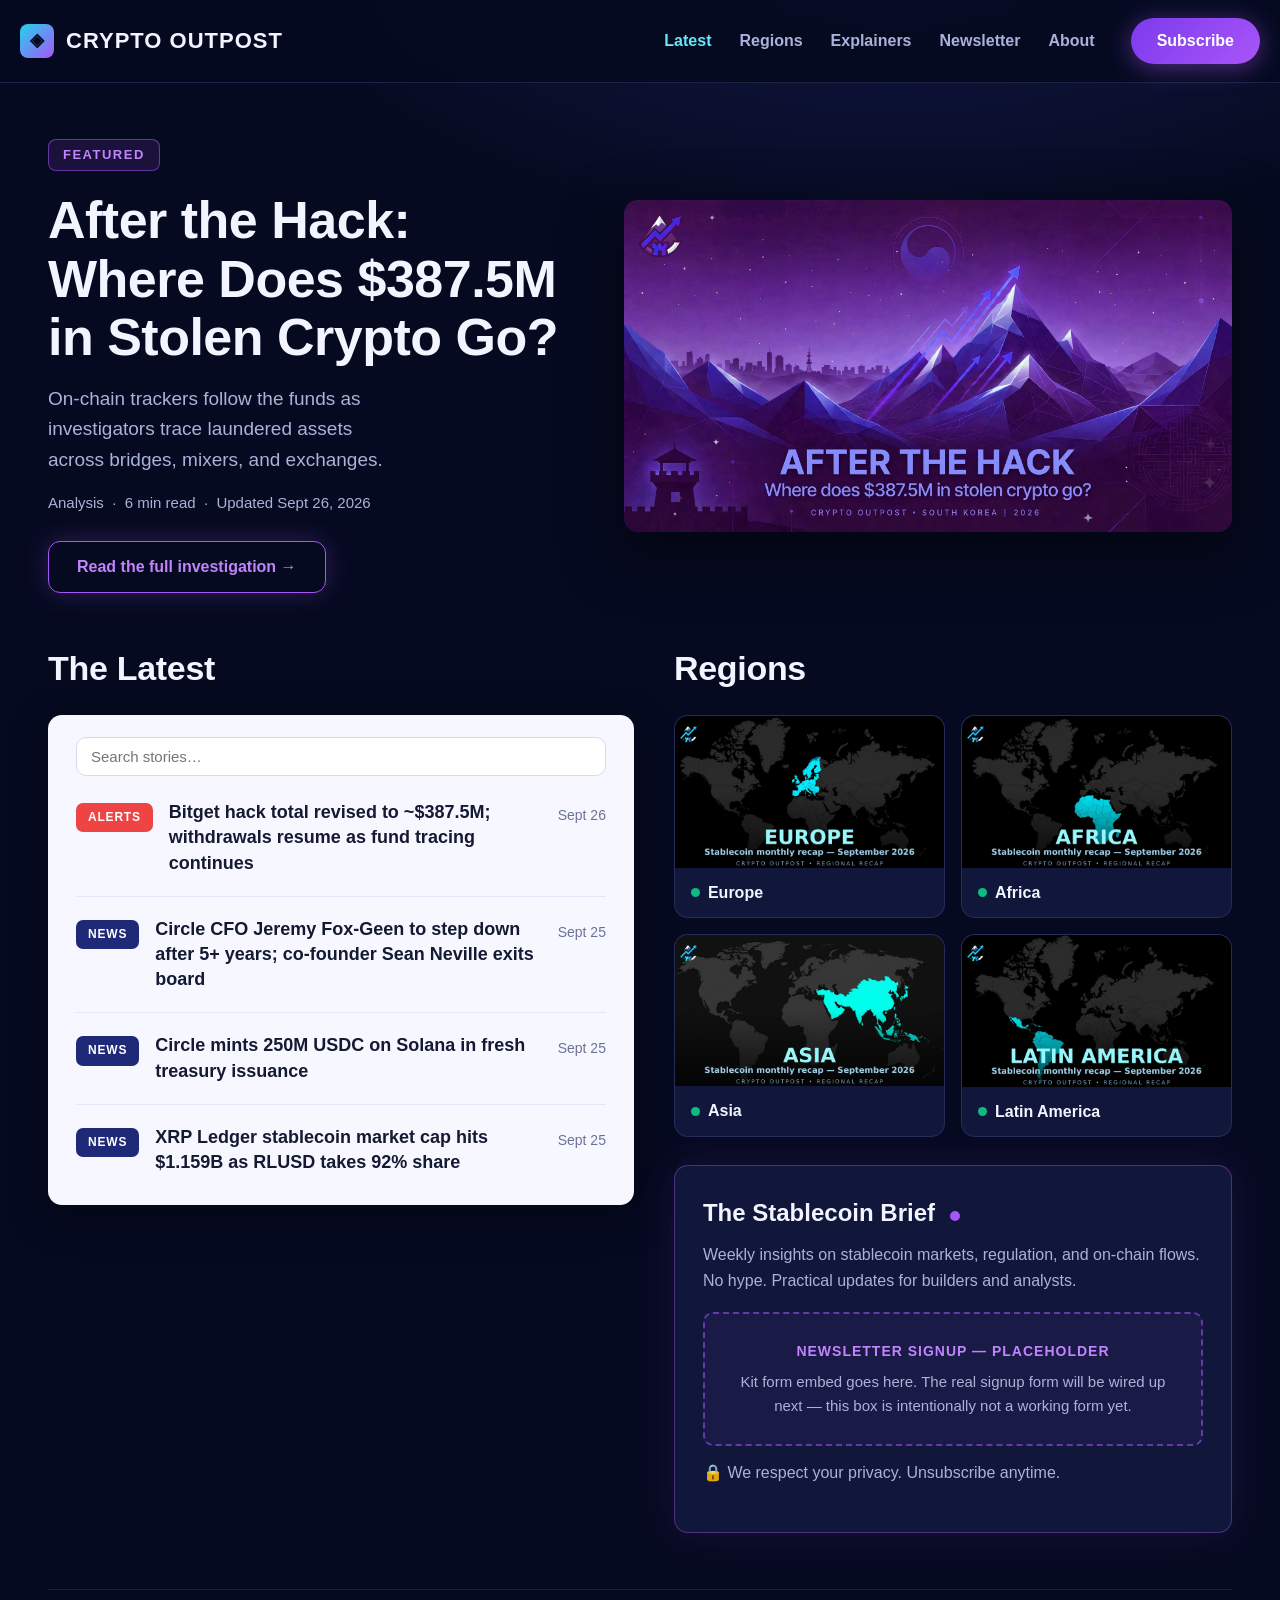
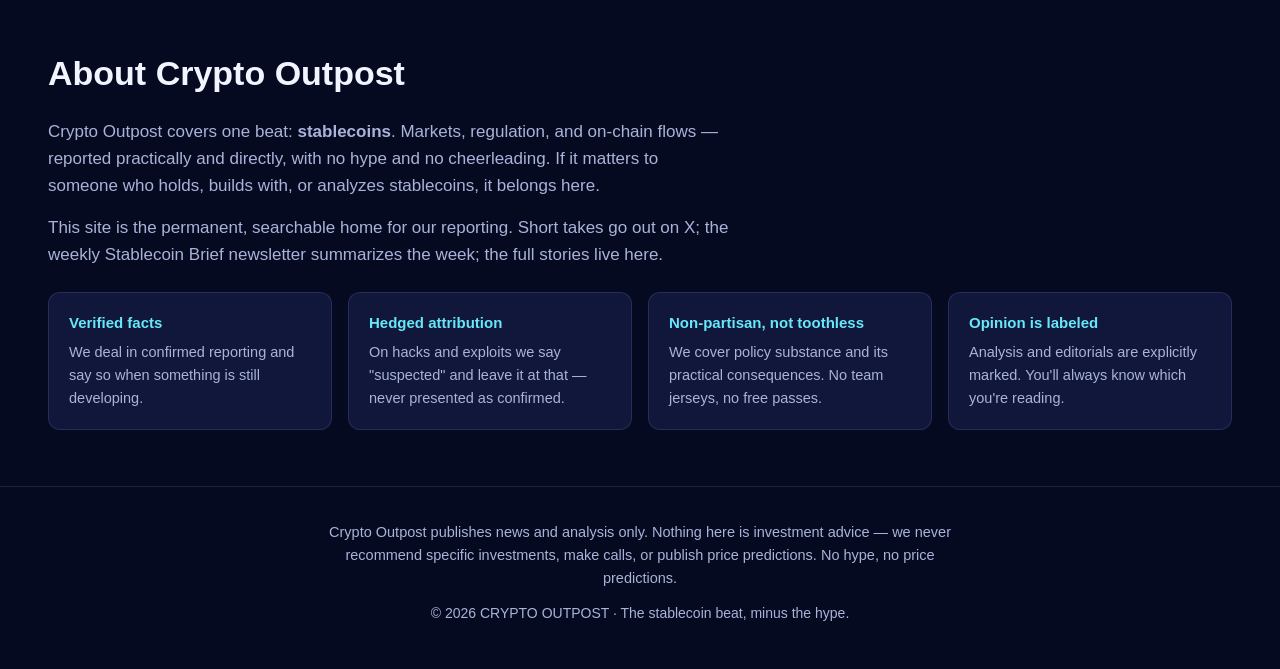
==== index.html @ db8224c9 "Launch Crypto Outpost static site (homepage, 4 articles, explainers hub)" ====
<!DOCTYPE html>
<html lang="en">
<head>
  <meta charset="UTF-8">
  <meta name="viewport" content="width=device-width, initial-scale=1.0">
  <title>Crypto Outpost — The Stablecoin Beat, Minus the Hype</title>
  <meta name="description" content="Crypto Outpost covers the stablecoin beat: markets, regulation, and on-chain flows. Practical, direct, no hype.">
  <link rel="stylesheet" href="styles.css">
</head>
<body>

<header class="site">
  <div class="wrap header-inner">
    <a class="brand" href="index.html"><span class="brand-mark">◈</span> CRYPTO&nbsp;OUTPOST</a>
    <nav class="main">
      <a href="#latest" class="active">Latest</a>
      <a href="#regions">Regions</a>
      <a href="explainers/index.html">Explainers</a>
      <a href="#newsletter">Newsletter</a>
      <a href="#about">About</a>
    </nav>
    <a class="btn-sub" href="#newsletter">Subscribe</a>
  </div>
</header>

<main class="wrap">

  <!-- HERO -->
  <section class="hero">
    <div>
      <span class="pill-featured">FEATURED</span>
      <h1>After the Hack: Where Does $387.5M in Stolen Crypto Go?</h1>
      <p class="dek">On-chain trackers follow the funds as investigators trace laundered assets across bridges, mixers, and exchanges.</p>
      <p class="meta">Analysis &nbsp;·&nbsp; 6 min read &nbsp;·&nbsp; Updated Sept 26, 2026</p>
      <a class="btn-outline" href="articles/after-the-hack/index.html">Read the full investigation →</a>
    </div>
    <div class="hero-art">
      <img src="assets/after-the-hack-card.webp" alt="After the Hack — where does $387.5M in stolen crypto go?">
    </div>
  </section>

  <!-- LATEST + REGIONS -->
  <div class="content-grid">
    <section id="latest">
      <h2 class="section-title">The Latest</h2>
      <div class="feed-card">
        <input class="feed-search" id="feedSearch" type="search" placeholder="Search stories…" aria-label="Search stories">
        <div id="feedItems">
          <article class="feed-item" data-search="bitget hack 387.5m stolen crypto withdrawals resume laundering">
            <span class="tag alerts">ALERTS</span>
            <h3><a href="articles/after-the-hack/index.html">Bitget hack total revised to ~$387.5M; withdrawals resume as fund tracing continues</a></h3>
            <time>Sept 26</time>
          </article>
          <article class="feed-item" data-search="circle cfo jeremy fox-geen step down sean neville board">
            <span class="tag news">NEWS</span>
            <h3><a href="articles/circle-cfo-exit/index.html">Circle CFO Jeremy Fox-Geen to step down after 5+ years; co-founder Sean Neville exits board</a></h3>
            <time>Sept 25</time>
          </article>
          <article class="feed-item" data-search="circle usdc mint 250m solana treasury issuance">
            <span class="tag news">NEWS</span>
            <h3><a href="articles/usdc-mint-solana/index.html">Circle mints 250M USDC on Solana in fresh treasury issuance</a></h3>
            <time>Sept 25</time>
          </article>
          <article class="feed-item" data-search="xrp ledger xrpl stablecoin market cap rlusd">
            <span class="tag news">NEWS</span>
            <h3><a href="articles/xrpl-stablecoins/index.html">XRP Ledger stablecoin market cap hits $1.159B as RLUSD takes 92% share</a></h3>
            <time>Sept 25</time>
          </article>
        </div>
      </div>
    </section>

    <section id="regions">
      <h2 class="section-title">Regions</h2>
      <div class="region-grid">
        <a class="region-card" href="#regions">
          <img src="assets/region-europe.png" alt="Europe stablecoin recap map">
          <div class="label"><span class="dot"></span>Europe</div>
        </a>
        <a class="region-card" href="#regions">
          <img src="assets/region-africa.png" alt="Africa stablecoin recap map">
          <div class="label"><span class="dot"></span>Africa</div>
        </a>
        <a class="region-card" href="#regions">
          <img src="assets/region-asia.png" alt="Asia stablecoin recap map">
          <div class="label"><span class="dot"></span>Asia</div>
        </a>
        <a class="region-card" href="#regions">
          <img src="assets/region-latam.png" alt="Latin America stablecoin recap map">
          <div class="label"><span class="dot"></span>Latin America</div>
        </a>
      </div>

      <div class="newsletter-box" id="newsletter">
        <h3>The Stablecoin Brief <span class="pulse"></span></h3>
        <p>Weekly insights on stablecoin markets, regulation, and on-chain flows. No hype. Practical updates for builders and analysts.</p>
        <!-- KIT EMBED PLACEHOLDER — paste the real Kit form embed code here. -->
        <div class="kit-placeholder">
          <strong>NEWSLETTER SIGNUP — PLACEHOLDER</strong>
          Kit form embed goes here. The real signup form will be wired up next — this box is intentionally not a working form yet.
        </div>
        <p class="privacy-note">🔒 We respect your privacy. Unsubscribe anytime.</p>
      </div>
    </section>
  </div>

  <!-- ABOUT -->
  <section class="about" id="about">
    <h2>About Crypto Outpost</h2>
    <p>Crypto Outpost covers one beat: <strong>stablecoins</strong>. Markets, regulation, and on-chain flows — reported practically and directly, with no hype and no cheerleading. If it matters to someone who holds, builds with, or analyzes stablecoins, it belongs here.</p>
    <p>This site is the permanent, searchable home for our reporting. Short takes go out on X; the weekly Stablecoin Brief newsletter summarizes the week; the full stories live here.</p>
    <div class="standards">
      <div class="standard">
        <h4>Verified facts</h4>
        <p>We deal in confirmed reporting and say so when something is still developing.</p>
      </div>
      <div class="standard">
        <h4>Hedged attribution</h4>
        <p>On hacks and exploits we say "suspected" and leave it at that — never presented as confirmed.</p>
      </div>
      <div class="standard">
        <h4>Non-partisan, not toothless</h4>
        <p>We cover policy substance and its practical consequences. No team jerseys, no free passes.</p>
      </div>
      <div class="standard">
        <h4>Opinion is labeled</h4>
        <p>Analysis and editorials are explicitly marked. You'll always know which you're reading.</p>
      </div>
    </div>
  </section>

</main>

<footer class="site">
  <div class="wrap">
    <p class="fine">Crypto Outpost publishes news and analysis only. Nothing here is investment advice — we never recommend specific investments, make calls, or publish price predictions. No hype, no price predictions.</p>
    <p class="copy">© 2026 CRYPTO OUTPOST · The stablecoin beat, minus the hype.</p>
  </div>
</footer>

<script>
  document.getElementById('feedSearch').addEventListener('input', function (e) {
    var q = e.target.value.toLowerCase();
    document.querySelectorAll('#feedItems .feed-item').forEach(function (item) {
      var hay = (item.dataset.search + ' ' + item.textContent).toLowerCase();
      item.style.display = hay.indexOf(q) === -1 ? 'none' : '';
    });
  });
</script>

</body>
</html>
---- styles.css ----
/* Crypto Outpost — dark navy newsroom */
:root {
  --bg: #060a20;
  --bg-soft: #0b1130;
  --card: #10173a;
  --line: rgba(148, 163, 255, 0.16);
  --text: #f2f4ff;
  --muted: #a9b3d9;
  --cyan: #67e8f9;
  --purple: #a855f7;
  --purple-deep: #7c3aed;
  --emerald: #10b981;
  --crimson: #ef4444;
  --navy-pill: #1e2a78;
  --radius: 14px;
}

* { box-sizing: border-box; margin: 0; padding: 0; }

body {
  background: radial-gradient(1200px 600px at 70% -10%, #141b4d 0%, var(--bg) 55%) fixed, var(--bg);
  color: var(--text);
  font-family: -apple-system, BlinkMacSystemFont, "Segoe UI", Inter, Roboto, Helvetica, Arial, sans-serif;
  line-height: 1.6;
  -webkit-font-smoothing: antialiased;
}

a { color: inherit; text-decoration: none; }
img { max-width: 100%; display: block; }

.wrap { max-width: 1240px; margin: 0 auto; padding: 0 28px; }

/* ---------- header ---------- */
header.site {
  border-bottom: 1px solid var(--line);
  position: sticky; top: 0; z-index: 50;
  background: rgba(6, 10, 32, 0.92);
  backdrop-filter: blur(10px);
}
.header-inner {
  display: flex; align-items: center; gap: 36px;
  padding: 18px 0;
}
.brand { display: flex; align-items: center; gap: 12px; font-weight: 800; font-size: 22px; letter-spacing: 1px; }
.brand-mark {
  width: 34px; height: 34px; border-radius: 8px;
  background: linear-gradient(135deg, #22d3ee, #a855f7);
  display: grid; place-items: center; font-size: 18px; font-weight: 900; color: #060a20;
}
nav.main { display: flex; gap: 28px; margin-left: auto; }
nav.main a { color: var(--muted); font-weight: 600; font-size: 16px; }
nav.main a:hover, nav.main a.active { color: var(--cyan); }
.btn-sub {
  background: linear-gradient(135deg, var(--purple-deep), var(--purple));
  color: #fff; font-weight: 700; padding: 10px 26px; border-radius: 999px;
  box-shadow: 0 4px 24px rgba(168, 85, 247, 0.45);
  white-space: nowrap;
}
.btn-sub:hover { filter: brightness(1.1); }

/* ---------- hero ---------- */
.hero {
  display: grid; grid-template-columns: 1fr 1.15fr; gap: 48px;
  padding: 56px 0 48px; align-items: center;
}
.pill-featured {
  display: inline-block; font-size: 13px; font-weight: 800; letter-spacing: 1.5px;
  color: #c084fc; border: 1px solid rgba(168, 85, 247, 0.55);
  background: rgba(168, 85, 247, 0.12);
  padding: 5px 14px; border-radius: 8px; margin-bottom: 20px;
}
.hero h1 { font-size: 52px; line-height: 1.12; font-weight: 800; letter-spacing: -0.5px; margin-bottom: 18px; }
.hero .dek { color: var(--muted); font-size: 19px; margin-bottom: 16px; max-width: 34ch; }
.hero .meta { color: var(--muted); font-size: 15px; margin-bottom: 26px; }
.btn-outline {
  display: inline-block; border: 1.5px solid var(--purple); color: #c084fc;
  font-weight: 700; padding: 12px 28px; border-radius: 12px;
  box-shadow: 0 0 24px rgba(168, 85, 247, 0.25);
}
.btn-outline:hover { background: rgba(168, 85, 247, 0.12); }
.hero-art img { border-radius: var(--radius); box-shadow: 0 20px 60px rgba(0,0,0,0.5); }

/* ---------- content grid ---------- */
.content-grid { display: grid; grid-template-columns: 1.05fr 1fr; gap: 40px; padding-bottom: 56px; }
.section-title { font-size: 34px; font-weight: 800; margin-bottom: 20px; letter-spacing: -0.3px; }

.feed-card {
  background: #f7f8ff; color: #141a33; border-radius: var(--radius);
  padding: 10px 28px; box-shadow: 0 12px 40px rgba(0,0,0,0.35);
}
.feed-search {
  width: 100%; margin: 12px 0 4px; padding: 10px 14px; font-size: 15px;
  border: 1.5px solid #d5daf2; border-radius: 10px; background: #fff; color: #141a33;
}
.feed-item {
  display: flex; gap: 16px; align-items: flex-start;
  padding: 20px 0; border-bottom: 1px solid #e3e7f7;
}
.feed-item:last-child { border-bottom: none; }
.feed-item .tag {
  flex-shrink: 0; font-size: 12px; font-weight: 800; letter-spacing: 0.8px;
  color: #fff; padding: 5px 12px; border-radius: 7px; margin-top: 3px;
}
.tag.news { background: var(--navy-pill); }
.tag.analysis { background: var(--purple); }
.tag.regional { background: var(--emerald); }
.tag.alerts { background: var(--crimson); }
.feed-item h3 { font-size: 18px; line-height: 1.4; font-weight: 700; }
.feed-item h3 a:hover { color: var(--purple-deep); }
.feed-item time { margin-left: auto; flex-shrink: 0; color: #6b7394; font-size: 14px; white-space: nowrap; padding-top: 4px; }

/* ---------- regions ---------- */
.region-grid { display: grid; grid-template-columns: 1fr 1fr; gap: 16px; margin-bottom: 28px; }
.region-card {
  background: var(--card); border: 1px solid var(--line); border-radius: var(--radius);
  overflow: hidden; transition: transform 0.15s ease, border-color 0.15s ease;
}
.region-card:hover { transform: translateY(-3px); border-color: rgba(16, 185, 129, 0.5); }
.region-card img { aspect-ratio: 16 / 9; object-fit: cover; width: 100%; }
.region-card .label { padding: 12px 16px; font-weight: 700; font-size: 16px; display: flex; align-items: center; gap: 8px; }
.region-card .label .dot { width: 9px; height: 9px; border-radius: 50%; background: var(--emerald); }

/* ---------- newsletter ---------- */
.newsletter-box {
  background: var(--card); border: 1px solid rgba(168, 85, 247, 0.4);
  border-radius: var(--radius); padding: 28px;
  box-shadow: 0 0 40px rgba(168, 85, 247, 0.12);
}
.newsletter-box h3 { font-size: 24px; font-weight: 800; margin-bottom: 10px; }
.newsletter-box h3 .pulse { display: inline-block; width: 10px; height: 10px; border-radius: 50%; background: var(--purple); margin-left: 8px; }
.newsletter-box p { color: var(--muted); margin-bottom: 18px; font-size: 16px; }
.kit-placeholder {
  border: 2px dashed rgba(168, 85, 247, 0.55); border-radius: 10px;
  padding: 26px 20px; text-align: center; color: var(--muted);
  background: rgba(168, 85, 247, 0.06); font-size: 15px;
}
.kit-placeholder strong { display: block; color: #c084fc; font-size: 14px; letter-spacing: 1px; margin-bottom: 8px; }
.privacy-note { margin-top: 14px; font-size: 14px; color: var(--muted); }

/* ---------- about ---------- */
.about { border-top: 1px solid var(--line); padding: 56px 0; }
.about h2 { font-size: 34px; font-weight: 800; margin-bottom: 18px; }
.about p { color: var(--muted); font-size: 17px; max-width: 72ch; margin-bottom: 14px; }
.standards { display: grid; grid-template-columns: repeat(auto-fit, minmax(240px, 1fr)); gap: 16px; margin-top: 24px; }
.standard { background: var(--card); border: 1px solid var(--line); border-radius: 12px; padding: 18px 20px; }
.standard h4 { font-size: 15px; margin-bottom: 6px; color: var(--cyan); }
.standard p { font-size: 14.5px; margin: 0; }

/* ---------- articles ---------- */
.article { max-width: 760px; margin: 0 auto; padding: 56px 28px 64px; }
.article .kicker { margin-bottom: 14px; }
.article h1 { font-size: 42px; line-height: 1.15; font-weight: 800; letter-spacing: -0.4px; margin-bottom: 14px; }
.article .byline { color: var(--muted); font-size: 15px; margin-bottom: 28px; }
.article figure { margin: 0 0 32px; }
.article figure img { border-radius: var(--radius); }
.article p { font-size: 18px; color: #dbe1f7; margin-bottom: 20px; }
.article h2 { font-size: 26px; margin: 36px 0 14px; }
.article ul { margin: 0 0 20px 22px; color: #dbe1f7; font-size: 18px; }
.article li { margin-bottom: 10px; }
.article .sources { border-top: 1px solid var(--line); margin-top: 40px; padding-top: 20px; }
.article .sources h3 { font-size: 16px; color: var(--muted); margin-bottom: 10px; }
.article .sources a { color: var(--cyan); font-size: 15px; display: block; margin-bottom: 6px; word-break: break-all; }
.opinion-flag {
  display: inline-block; background: rgba(168, 85, 247, 0.14); border: 1px solid rgba(168, 85, 247, 0.5);
  color: #c084fc; font-size: 13px; font-weight: 800; letter-spacing: 1px;
  padding: 5px 14px; border-radius: 8px; margin-bottom: 16px;
}
.developing {
  background: rgba(239, 68, 68, 0.1); border: 1px solid rgba(239, 68, 68, 0.4);
  border-radius: 10px; padding: 14px 18px; font-size: 15px; color: #fca5a5; margin-bottom: 28px;
}

/* ---------- explainers ---------- */
.explainer-list { max-width: 860px; margin: 0 auto; padding: 56px 28px 64px; }
.explainer-list h1 { font-size: 40px; font-weight: 800; margin-bottom: 12px; }
.explainer-list > p { color: var(--muted); font-size: 18px; margin-bottom: 32px; }
.explainer-item {
  background: var(--card); border: 1px solid var(--line); border-radius: var(--radius);
  padding: 26px 28px; margin-bottom: 18px; display: flex; gap: 20px; align-items: center;
}
.explainer-item .num {
  flex-shrink: 0; width: 52px; height: 52px; border-radius: 12px;
  background: linear-gradient(135deg, var(--purple-deep), var(--purple));
  display: grid; place-items: center; font-weight: 800; font-size: 20px;
}
.explainer-item h3 { font-size: 21px; margin-bottom: 6px; }
.explainer-item p { color: var(--muted); font-size: 15.5px; margin: 0; }
.status-soon { display: inline-block; margin-top: 8px; font-size: 12.5px; font-weight: 700; letter-spacing: 0.6px; color: #fbbf24; }

/* ---------- footer ---------- */
footer.site { border-top: 1px solid var(--line); padding: 34px 0 44px; text-align: center; }
footer.site .fine { color: var(--muted); font-size: 14.5px; max-width: 78ch; margin: 0 auto 12px; }
footer.site .copy { color: var(--muted); font-size: 14px; }

/* ---------- responsive ---------- */
@media (max-width: 900px) {
  .hero { grid-template-columns: 1fr; gap: 32px; }
  .hero h1 { font-size: 36px; }
  .content-grid { grid-template-columns: 1fr; }
  nav.main { display: none; }
  .header-inner { gap: 18px; }
}
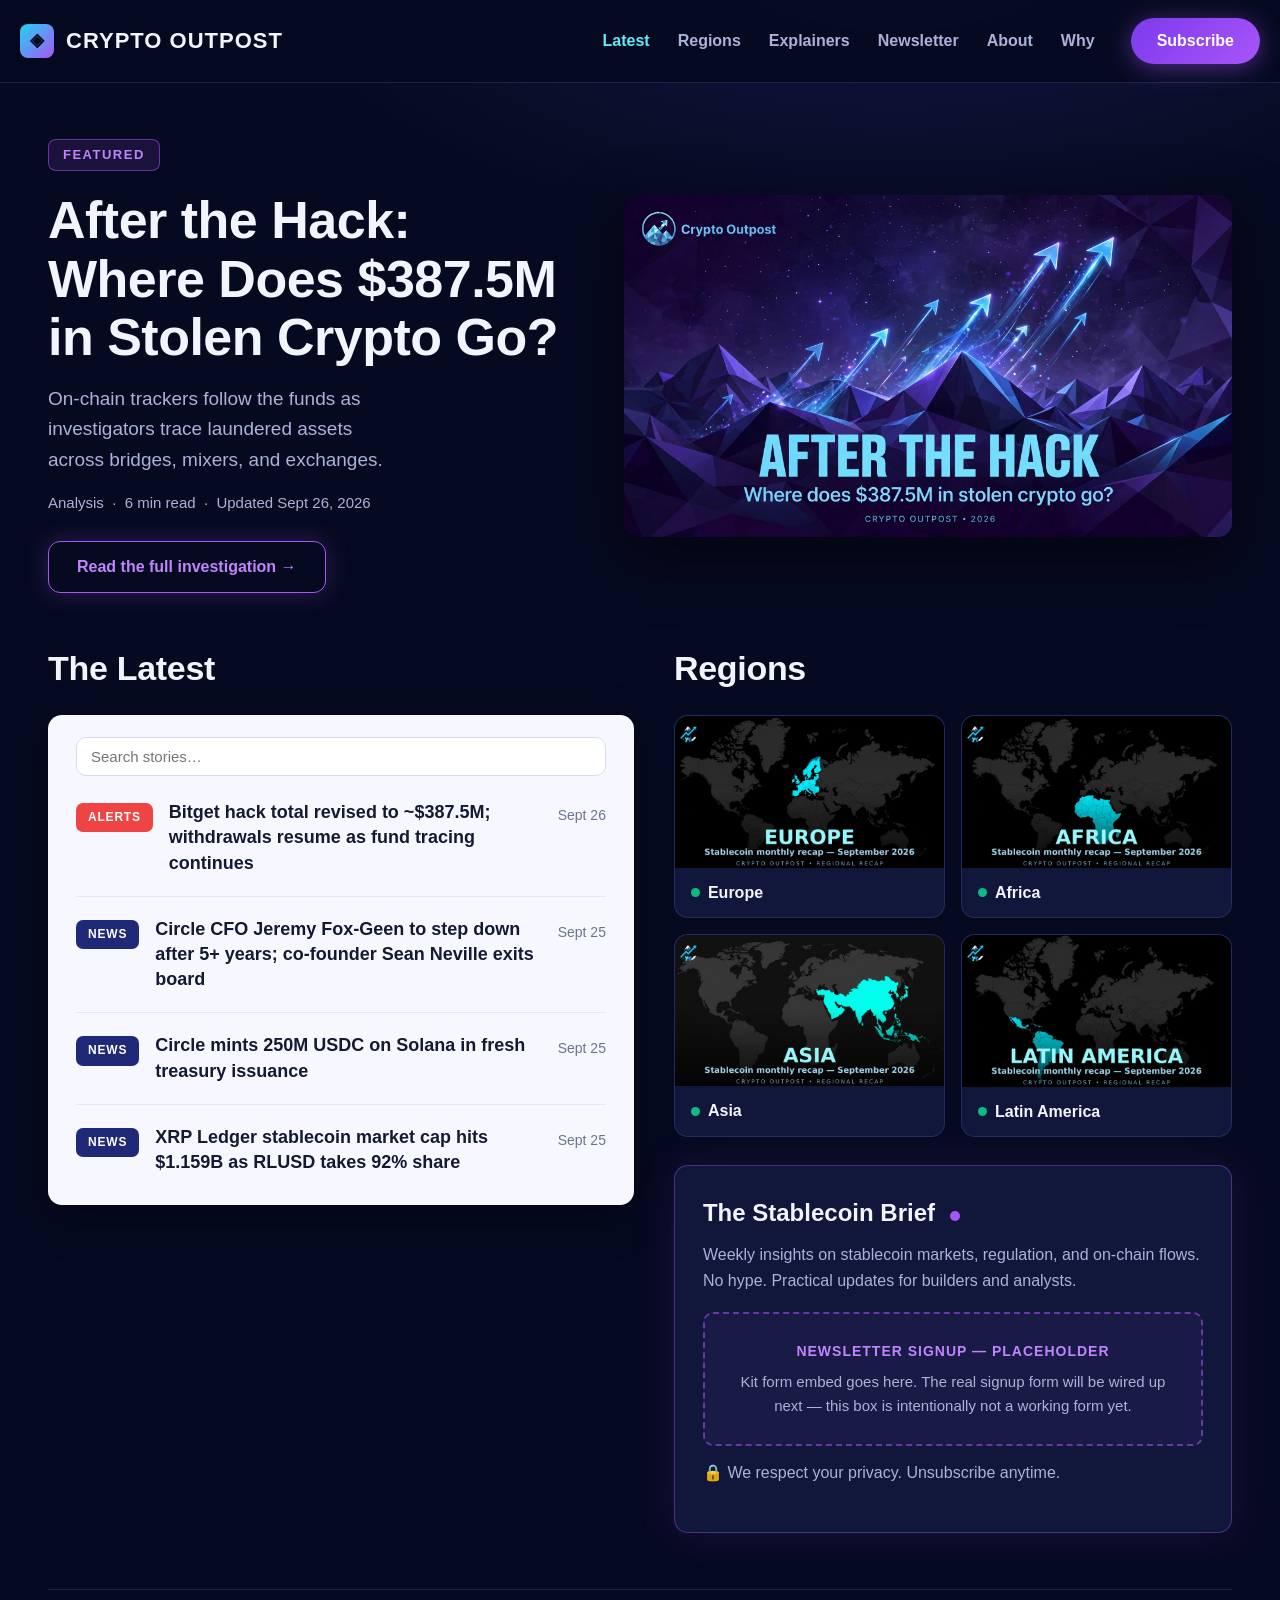
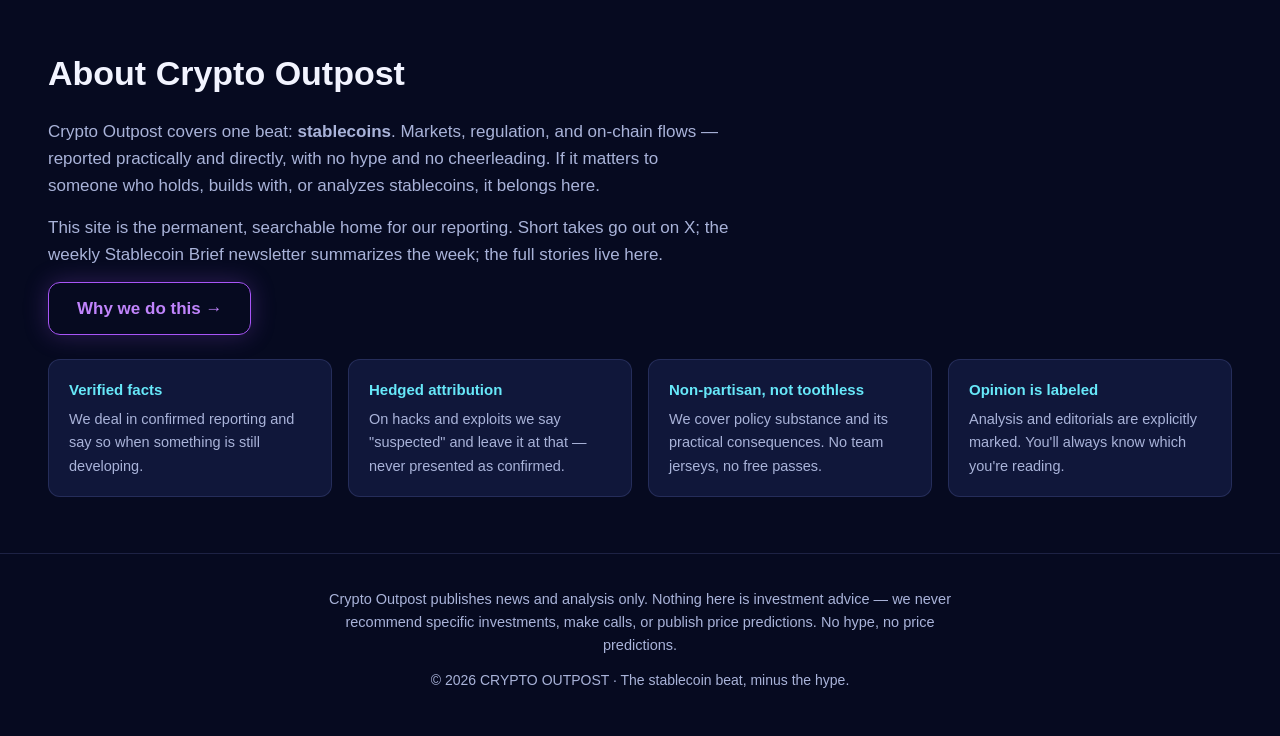
==== commit 4cb2ad05: "Link Why page in nav and About section" ====
--- a/index.html
+++ b/index.html
@@ -18,6 +18,7 @@
       <a href="explainers/index.html">Explainers</a>
       <a href="#newsletter">Newsletter</a>
       <a href="#about">About</a>
+      <a href="why.html">Why</a>
     </nav>
     <a class="btn-sub" href="#newsletter">Subscribe</a>
   </div>
@@ -109,6 +110,7 @@
     <h2>About Crypto Outpost</h2>
     <p>Crypto Outpost covers one beat: <strong>stablecoins</strong>. Markets, regulation, and on-chain flows — reported practically and directly, with no hype and no cheerleading. If it matters to someone who holds, builds with, or analyzes stablecoins, it belongs here.</p>
     <p>This site is the permanent, searchable home for our reporting. Short takes go out on X; the weekly Stablecoin Brief newsletter summarizes the week; the full stories live here.</p>
+    <p><a class="btn-outline" href="why.html">Why we do this →</a></p>
     <div class="standards">
       <div class="standard">
         <h4>Verified facts</h4>
